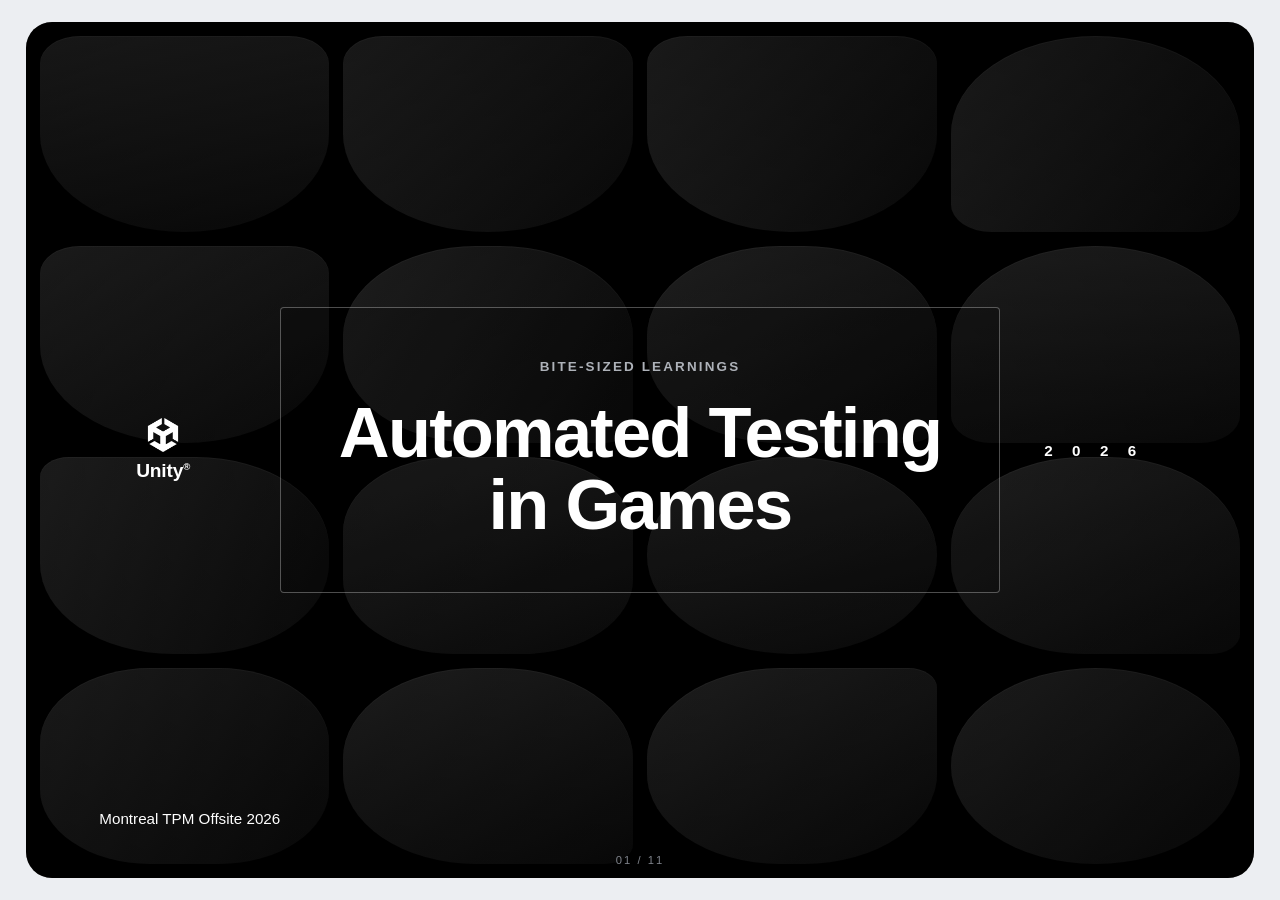
==== presentation.html @ 1ec6a11c "Automated Testing in Games — TPM offsite deck" ====
<!DOCTYPE html>
<html lang="en">
<head>
<meta charset="UTF-8">
<meta name="viewport" content="width=device-width, initial-scale=1.0">
<title>Automated Testing in Games — Montreal TPM Offsite 2026</title>
<link rel="stylesheet" href="styles.css">
</head>
<body>
<div class="stage" id="stage" data-mode="cover">

  <div class="bg" id="bg"></div>
  <div class="bg-veil"></div>

  <div class="frame-head">
    <img class="logo" src="unity-logo.png" alt="Unity">
    <span class="ev">Montreal TPM Offsite 2026</span>
  </div>
  <div class="frame-foot">Unity<sup>®</sup></div>
  <div class="pager" id="pager">01 / 13</div>

  <div class="deck" id="deck">

    <!--COVER -->
    <section class="slide cover" data-type="cover">
      <div class="cover-logo">
        <img class="logo" style="width:34px;height:34px" src="unity-logo.png" alt="Unity">
        <span class="wm">Unity<sup>®</sup></span>
      </div>
      <div class="cover-frame">
        <div class="r d1 eyebrow" style="text-align:center"> bite-sized learnings</div>
        <h1 class="r d2">Automated Testing<br>in Games</h1>
      </div>
      <div class="year">2 0 2 6</div>
      <div class="cover-ev">Montreal TPM Offsite 2026</div>
    </section>

    <!-- WHY THIS -->
    <section class="slide" data-type="content">
      <div class="r d1 eyebrow">First — <b>why this matters</b></div>
      <h2 class="r d2">Studios trust us inside their code.</h2>
      <p class="r d3 lead" style="margin-top:0;max-width:66ch">USP co-develops features inside studios' games, and verifies engine features in real productions. We're handed other people's codebases and in both, our value rests on one thing: <strong>shipping changes that work, without breaking what already worked.</strong></p>
    </section>

    <!-- THE PAIN -->
    <section class="slide" data-type="content">
      <div class="r d1 eyebrow"><b>The Pain</b></div>
      <div class="cols">
        <div class="stack">
          <h2 class="r d2">It worked when we handed it off.</h2>
          <p class="r d3 lead" style="margin-top:0">Picture a co-dev engagement. We ship a change that looks clean, and everyone moves on.</p>
          <div class="r d4 note">The fear isn't the feature we shipped. It's the <strong>regression</strong>: the existing system that quietly broke, in a corner nobody replayed.</div>
        </div>
        <div class="stack">
          <div class="r d3 box hi">
            <div class="h">The scenario</div>
            <div class="p">Embedded in a studio's codebase, we ship what looks like a clean change. The only safety net that it didn't break anything is <strong>replaying it by hand.</strong></div>
          </div>
          <div class="r d4 box hi">
            <div class="h">The regression</div>
            <div class="p">Days before the studio's milestone, they hit it: our change quietly broke an existing system. <strong>It worked when we left it.</strong></div>
          </div>
          <div class="r d5 box">
            <div class="h">The real cost</div>
            <div class="p">Found late, on their timeline, with our name on it.</div>
          </div>
        </div>
      </div>
    </section>

    <!-- THE PROBLEM -->
    <section class="slide" data-type="content">
      <div class="r d1 eyebrow"><b>The Problem</b></div>
      <div class="cols">
        <div class="stack">
          <h2 class="r d2">The regression surface only grows</h2>
          <ul class="arr">
            <li class="r d3"><div>Every feature we add to a project is <strong>one more thing that can silently break</strong> ,  and it stays breakable for the rest of the engagement.</div></li>
            <li class="r d4"><div>Re-checking it all <strong>by hand, every change</strong>, scales linearly: more surface → more hours → more chances to miss something.</div></li>
            <li class="r d5"><div>The bottleneck lands on the <strong>milestone</strong>, exactly when no one can afford to slip.</div></li>
          </ul>
        </div>
        <div class="r d3">
          <div class="wall" id="wall"></div>
          <div class="legend"><span>Each block = something that must be re-verified by hand, every time the project changes →</span></div>
        </div>
      </div>
    </section>

    <!-- THE SOLUTION -->
    <section class="slide" data-type="content" style="align-items:center;text-align:center">
      <div class="r d1 eyebrow"><b>The Solution</b></div>
      <h1 class="r d2" style="font-size:clamp(2.1rem,4.8vw,3.8rem)">It's just code that tests your code.</h1>
      <p class="r d3 lead" style="margin-left:auto;margin-right:auto"><strong>Bots</strong> that run thousands of checks in <strong>milliseconds</strong>, automatically, every time someone pushes a change.</p>
      <div class="r d4" style="display:flex;gap:.6rem;margin-top:1.8rem;flex-wrap:wrap;justify-content:center">
        <span class="chip">No human in the loop</span>
        <span class="chip">Runs on every change</span>
        <span class="chip">Same checks, every release, forever</span>
      </div>
    </section>

    <!-- THE SCOPE -->
    <section class="slide" data-type="content">
      <div class="r d1 eyebrow"><b>The Scope</b></div>
      <h2 class="r d2">Here's the thing: we often don't even have QA.</h2>
      <p class="r d3 lead" style="margin-top:0;max-width:70ch">Co-dev rarely comes with a dedicated QA team. When we lean on the studio's, they're stretched across their whole game, and our changes wait in the queue.</p>
      <div class="two" style="margin-top:1.1rem">
        <div class="r d4 box hi">
          <div class="h">So the bots are the safety net: always on, nobody to ask</div>
          <span class="chip">Does it still build?</span>
          <span class="chip">Does the feature still return the right result?</span>
          <span class="chip">Did our change break an existing system?</span>
          <span class="chip">Does the scene still load?</span>
        </div>
        <div class="r d4 box hi">
          <div class="h">Humans still do the judgment</div>
          <span class="chip">Is this the right approach for their architecture?</span>
          <span class="chip">Does the integration <em>fit</em> the studio?</span>
          <span class="chip">Is the design sound?</span>
          <span class="chip">Is the studio happy?</span>
        </div>
      </div>
      <div class="r d5 note">So automation isn't replacing testers we don't have, it's the systematic check that runs on <strong>every change.</div>
    </section>

    <!-- THE TOOLBOX -->
    <section class="slide" data-type="content">
      <div class="r d1 eyebrow"><b>The Toolbox</b> · the kinds of tests, in Unity terms</div>
      <h2 class="r d2" style="margin-bottom:1.1rem">Three layers, from fast to real</h2>
      <div class="cols">
        <div class="r d2">
          <div class="pyr">
            <div class="tier t1 r d3">End-to-end / Smoke <span class="sub">a few · on real hardware · slowest</span></div>
            <div class="tier t2 r d4">Integration · Play Mode <span class="sub">dozens · loads a scene, simulates frames</span></div>
            <div class="tier t3 r d5">Unit · Edit Mode <span class="sub">hundreds · pure logic, no game running · fastest</span></div>
          </div>
          <div class="r d5 legend" style="justify-content:center"><span>↑ more realistic &amp; slower &nbsp;·&nbsp; ↓ faster &amp; cheaper, run far more</span></div>
          <div class="r d5 note" style="margin-top:1.1rem">Rule of thumb: <strong>many</strong> fast unit tests, <strong>fewer</strong> integration, <strong>a handful</strong> of end-to-end.</div>
        </div>
        <div class="stack">
          <div class="r d3 box hi">
            <div class="h">Unit · Edit Mode</div>
            <div class="p">Checks one piece of logic on its own:  no scene, no game running. Milliseconds each, so you run hundreds.</div>
            <div class="ex">damageFor(lvl:10, crit:true) == 250 <span class="ok">✓ 2 ms</span> <span class="c">// just the math</span></div>
          </div>
          <div class="r d4 box hi">
            <div class="h">Integration · Play Mode</div>
            <div class="p">Loads a real scene and simulates frames: checks the pieces work <em>together.</em></div>
            <div class="ex">load Level → simulate jump →<br><span class="ok">assert</span> player lands, HUD updates</div>
          </div>
          <div class="r d5 box hi">
            <div class="h">End-to-end / Smoke (BVT)</div>
            <div class="p">Runs the actual build on real hardware: does it boot and survive?</div>
            <div class="ex">build boots → loads main scene <span class="no">✗ crash</span> <span class="c">// the handoff regression</span></div>
          </div>
        </div>
      </div>
    </section>

    <!-- PERFORMANCE & MEMORY -->
    <section class="slide" data-type="content">
      <div class="r d1 eyebrow">And the one we live in — <b>Performance &amp; memory</b></div>
      <div class="cols">
        <div class="stack">
          <h2 class="r d2" style="margin-bottom:1rem">A slowdown should fail the build, like any bug.</h2>
          <p class="r d3 lead" style="margin-top:0">We spend our days profiling and optimizing,  but the gains quietly erode. The next change adds a few milliseconds; by the next milestone the win is gone.</p>
          <div class="r d4 ex">measure("Town") → avgFrame ≤ 16.6 ms <span class="c">// else fail CI</span></div>
          <div class="r d5 note">Set budgets, frame time, memory, draw calls, and let CI check every change. It turns optimization from a recurring firefight into a <strong>ratchet that only moves one way.</strong></div>
        </div>
        <div class="stack">
          <div class="r d3 perf">
            <div class="row head"><div>Metric</div><div class="b">Budget</div><div class="v">This change</div></div>
            <div class="row fail"><div class="m">Frame time (avg)</div><div class="b">≤ 16.6 ms</div><div class="v">19.2 ms ✗</div></div>
            <div class="row"><div class="m">Memory</div><div class="b">≤ 600 MB</div><div class="v">540 MB ✓</div></div>
            <div class="row"><div class="m">Draw calls</div><div class="b">≤ 1,500</div><div class="v">1,210 ✓</div></div>
          </div>
          <div class="r d4 note">One change pushed frame time over budget, flagged on the PR automatically, before it ever merged.</div>
        </div>
      </div>
    </section>

    <!-- CI PIPELINE -->
    <section class="slide" data-type="content">
      <div class="r d1 eyebrow">What “you know in 5 minutes” looks like</div>
      <h2 class="r d2">Continuous Integration, in one picture</h2>
      <div class="pipe">
        <div class="node"><span class="t">Dev commits</span><span class="s">hits “save”</span></div>
        <span class="arrow">→</span>
        <div class="node"><span class="t">✓ Edit Mode</span><span class="s">logic · seconds</span></div>
        <span class="arrow">→</span>
        <div class="node"><span class="t">✓ Play Mode</span><span class="s">scene works</span></div>
        <span class="arrow">→</span>
        <div class="node fail"><span class="t">✗ Device smoke</span><span class="s">crash on target</span></div>
        <span class="arrow">→</span>
        <div class="node"><span class="t">🔔 Dev pinged</span><span class="s">~5 min later</span></div>
      </div>
      <div class="r d4" style="display:flex;gap:.8rem;margin-top:1.8rem;flex-wrap:wrap">
        <span class="chip" style="background:#fff;color:#000;border-color:#fff;font-weight:700">Caught here = minutes to fix, dev still has the context</span>
        <span class="chip">Caught at the milestone = days + a context-switch back</span>
      </div>
      <div class="r d5 note">That handoff regression? Caught here, in ~5 minutes, by a bot, before it ever reached the studio.</div>
    </section>

    <!-- RECAP -->
    <section class="slide" data-type="content">
      <div class="r d1 eyebrow"><b>Recap</b></div>
      <h2 class="r d2">The five-minute version</h2>
      <ul class="arr" style="max-width:90ch">
        <li class="r d3"><div>Our job is to ship changes that <strong>don't break what already worked.</strong></div></li>
        <li class="r d3"><div>Manual re-checking doesn't scale — <strong>automated tests run on every change</strong>, our safety net even when there's no QA.</div></li>
        <li class="r d4"><div>Layers: fast <strong>unit (Edit Mode)</strong>, some <strong>integration (Play Mode)</strong>, a few <strong>smoke</strong> — plus <strong>performance budgets</strong> that fail the build on a regression.</div></li>
        <li class="r d4"><div>The payoff: <strong>predictable milestones, trust with the studio, cost that crosses over.</strong></div></li>
      </ul>
      <div class="r d5 box inv" style="margin-top:1.5rem">
        <div class="p">Start small with <strong>one smoke test.</strong> The whole idea: <strong>predictable work now, instead of firefighting later.</strong></div>
      </div>
    </section>

    <!-- 13 · CLOSING -->
    <section class="slide closing" data-type="closing">
      <div class="cover-logo">
        <img class="logo" style="width:34px;height:34px" src="unity-logo.png" alt="Unity">
        <span class="wm">Unity<sup>®</sup></span>
      </div>
      <div style="position:relative;z-index:5">
        <h1 class="r d2 quote">Thank you</h1>
      </div>
      <div class="year">2 0 2 6</div>
      <div class="names"><span style="font-weight:700">Jerry Medeiros</span><span style="color:#aeb2b9">Senior Engineering Manager</span></div>
    </section>

  </div>
</div>


<script src="app.js"></script>
</body>
</html>
---- styles.css ----
:root{
  --page:#eceef2;            /* light border around the panel */
  --panel:#000;              /* the slide */
  --ink:#fff;
  --muted:#aeb2b9;
  --muted2:#7f838b;
  --line:rgba(255,255,255,.16);
  --line2:rgba(255,255,255,.30);
  --fill:rgba(255,255,255,.04);
  --font:'Inter','Helvetica Neue',Helvetica,Arial,system-ui,-apple-system,sans-serif;
  --mono:'SF Mono',ui-monospace,Menlo,Consolas,monospace;
}
*{margin:0;padding:0;box-sizing:border-box}
html,body{height:100%}
body{background:var(--page);font-family:var(--font);overflow:hidden;-webkit-font-smoothing:antialiased}
body.hideaids .timer,body.hideaids .pager,body.hideaids .hint{display:none!important}

/* the black panel */
.stage{position:fixed;top:2.4vh;bottom:2.4vh;left:2vw;right:2vw;background:var(--panel);border-radius:26px;overflow:hidden;color:var(--ink)}

/* decorative squircle grid (cover / closing) */
.bg{position:absolute;inset:0;display:none;grid-template-columns:repeat(4,1fr);grid-auto-rows:1fr;gap:14px;padding:14px}
.stage[data-mode="cover"] .bg,.stage[data-mode="closing"] .bg{display:grid}
.bg .tile{background:linear-gradient(155deg,#262626,#0d0d0d);box-shadow:inset 0 1px 0 rgba(255,255,255,.05)}
.bg-veil{position:absolute;inset:0;display:none;background:radial-gradient(120% 90% at 50% 50%,rgba(0,0,0,.15),rgba(0,0,0,.55))}
.stage[data-mode="cover"] .bg-veil,.stage[data-mode="closing"] .bg-veil{display:block}

/* ---------- deck mechanics ---------- */
.deck{position:absolute;inset:0}
.slide{position:absolute;inset:0;display:flex;flex-direction:column;justify-content:center;padding:10.5% 6% 9%;opacity:0;transform:translateX(70px) scale(.985);pointer-events:none;transition:opacity .5s ease,transform .62s cubic-bezier(.16,1,.3,1)}
.slide.active{opacity:1;transform:none;pointer-events:auto}
.slide.past{transform:translateX(-70px) scale(.985)}
.slide.cover,.slide.closing{padding:0;align-items:center;justify-content:center;text-align:center}
/* .r elements are hidden during their entrance by each animation's backwards-fill (both),
   not a permanent opacity:0 — so if an animation is ever skipped, content still shows. */
.slide.active .d1{animation:rise .5s .04s both}
.slide.active .d2{animation:rise .5s .14s both}
.slide.active .d3{animation:rise .5s .26s both}
.slide.active .d4{animation:rise .5s .38s both}
.slide.active .d5{animation:rise .5s .50s both}
@keyframes rise{from{opacity:0;transform:translateY(18px);filter:blur(6px)}to{opacity:1;transform:none;filter:blur(0)}}

/* ----- motion / swizzle ----- */
/* eyebrow accent line draws in */
@keyframes lineGrow{from{width:0;opacity:0}to{width:46px;opacity:1}}
.slide.active .eyebrow::after{animation:lineGrow .7s .32s both}
/* CI pipeline builds left-to-right */
.slide.active .pipe > *{animation:rise .5s both}
.slide.active .pipe > *:nth-child(1){animation-delay:.20s}
.slide.active .pipe > *:nth-child(2){animation-delay:.30s}
.slide.active .pipe > *:nth-child(3){animation-delay:.40s}
.slide.active .pipe > *:nth-child(4){animation-delay:.50s}
.slide.active .pipe > *:nth-child(5){animation-delay:.60s}
.slide.active .pipe > *:nth-child(6){animation-delay:.70s}
.slide.active .pipe > *:nth-child(7){animation-delay:.80s}
.slide.active .pipe > *:nth-child(8){animation-delay:.90s}
.slide.active .pipe > *:nth-child(9){animation-delay:1.0s}
/* the failing node gives one quiet pulse to draw the eye */
.slide.active .node.fail{animation:rise .5s .6s both, failPulse 1.6s 1.4s ease-in-out}
@keyframes failPulse{0%,100%{box-shadow:0 0 0 0 rgba(255,255,255,0)}50%{box-shadow:0 0 0 6px rgba(255,255,255,.16)}}
/* cover/closing: frame scales in, background gently breathes, tiles fade up */
@keyframes frameIn{from{transform:scale(.95)}to{transform:none}}
.slide.cover.active .cover-frame{animation:frameIn .9s .05s both}
@keyframes breathe{0%,100%{transform:scale(1)}50%{transform:scale(1.018)}}
.stage[data-mode="cover"] .bg,.stage[data-mode="closing"] .bg{animation:breathe 22s ease-in-out infinite}
@keyframes tileIn{from{opacity:0;transform:scale(.92)}to{opacity:1;transform:none}}
.stage[data-mode="cover"] .tile,.stage[data-mode="closing"] .tile{animation:tileIn .8s both}
/* respect reduced-motion */
@media (prefers-reduced-motion:reduce){
  *{animation-duration:.001ms!important;animation-delay:0s!important;animation-iteration-count:1!important}
  .slide{transition:opacity .25s ease!important}
  .slide,.slide.past{transform:none!important}
}

/* ---------- typography ---------- */
.eyebrow{font-size:.84rem;font-weight:700;letter-spacing:.16em;text-transform:uppercase;color:var(--muted);margin-bottom:1.4rem}
.eyebrow b{color:#fff}
h1{font-size:clamp(2.4rem,5.5vw,4.6rem);line-height:1.02;font-weight:800;letter-spacing:-.025em;color:#fff}
h2{font-size:clamp(2rem,4.1vw,3.2rem);line-height:1.06;font-weight:800;letter-spacing:-.02em;color:#fff;margin-bottom:1.8rem}
.lead{font-size:clamp(1.1rem,1.75vw,1.55rem);color:var(--muted);max-width:62ch;line-height:1.6;margin-top:1.1rem}
strong{color:#fff;font-weight:700}
em{font-style:italic;color:#e7e8ea}
.wht{color:#fff;font-weight:700}

/* ---------- layout ---------- */
.cols{display:grid;grid-template-columns:1fr 1fr;gap:3.2vw;align-items:center}
.stack{display:flex;flex-direction:column;gap:1.1rem}

/* outlined content box (the brand's framed list) */
.box{border:1px solid var(--line);background:var(--fill);border-radius:14px;padding:1.4rem 1.6rem}
.box .h{font-weight:800;font-size:1.24rem;margin-bottom:.55rem;display:flex;align-items:center;gap:.55rem;color:#fff}
.box .p{color:var(--muted);line-height:1.55;font-size:1.08rem}
.box.hi{border-color:var(--line2)}
.box.inv{background:#fff;border-color:#fff}
.box.inv .h,.box.inv .p,.box.inv strong{color:#000}

/* arrow bullets */
ul.arr{list-style:none;display:flex;flex-direction:column;gap:1.25rem}
ul.arr li{display:flex;gap:.9rem;align-items:flex-start;font-size:1.24rem;line-height:1.5;color:#e7e8ea}
ul.arr li::before{content:"→";color:#fff;font-weight:700;flex:none;margin-top:1px}

.chip{display:inline-block;border:1px solid var(--line2);border-radius:6px;padding:.52rem .9rem;font-size:1rem;color:#cccfd4;margin:.45rem .45rem 0 0}
.note{margin-top:1.4rem;color:var(--muted);font-size:1.04rem;border-left:2px solid var(--line2);padding-left:1rem;line-height:1.55}
.ex{font-family:var(--mono);font-size:.94rem;background:rgba(255,255,255,.06);border:1px solid var(--line);border-radius:7px;padding:.65rem .8rem;color:#d8dade;margin-top:.7rem;line-height:1.55}
.ex .ok,.ex .no{color:#fff;font-weight:700} .ex .c{color:var(--muted2)}

/* ---------- frame chrome (content slides) ---------- */
.frame-head,.frame-foot{position:absolute;display:none;align-items:center;z-index:6}
.stage[data-mode="content"] .frame-head,.stage[data-mode="content"] .frame-foot{display:flex}
.frame-head{top:5.4%;left:6.5%;gap:.6rem}
.frame-head .ev{font-size:.86rem;font-weight:700;color:#fff;letter-spacing:.01em}
.frame-foot{bottom:5.4%;right:6.5%;font-weight:800;font-size:1.1rem;color:#fff;letter-spacing:-.01em}
.frame-foot sup{font-size:.5em;font-weight:700;top:-.7em}
.logo{width:24px;height:24px;flex:none;object-fit:contain;display:block;filter:brightness(0) invert(1)}

/* cover / closing chrome */
.cover-logo{position:absolute;left:9%;top:50%;transform:translateY(-50%);display:flex;flex-direction:column;align-items:center;gap:.5rem;z-index:6}
.cover-logo .wm{font-weight:800;font-size:1.2rem;color:#fff;letter-spacing:-.01em}
.cover-logo .wm sup{font-size:.5em;top:-.7em}
.year{position:absolute;right:9%;top:50%;transform:translateY(-50%);font-size:.95rem;letter-spacing:.5em;color:#fff;font-weight:600;z-index:6}
.cover-ev{position:absolute;left:6%;bottom:6%;font-size:.95rem;color:#fff;font-weight:500;z-index:6}
.names{position:absolute;left:6%;bottom:7%;display:flex;flex-direction:column;gap:.9rem;z-index:6}
.names span{font-size:1.05rem;color:#fff}

.cover-frame{border:1px solid var(--line2);border-radius:4px;padding:3.2rem 3.6rem;max-width:74%;position:relative;z-index:5;background:rgba(0,0,0,.18)}

/* ---------- presenter aids ---------- */
.pager{position:absolute;left:50%;bottom:1.4%;transform:translateX(-50%);font-size:.7rem;letter-spacing:.18em;color:var(--muted2);font-variant-numeric:tabular-nums;z-index:7}
.timer{position:fixed;top:.7vh;right:2.2vw;z-index:30;display:flex;align-items:center;gap:.5rem;background:#111;border:1px solid var(--line2);border-radius:6px;padding:.34rem .65rem;font-size:.76rem;color:var(--muted);font-variant-numeric:tabular-nums;cursor:pointer;user-select:none;letter-spacing:.03em}
.timer:hover{border-color:#fff}
.timer b{color:#fff;font-weight:700}
.timer.run b{color:#fff} .timer.over b{color:#fff;text-decoration:underline}
.dot{width:7px;height:7px;border-radius:99px;background:var(--muted2)}
.timer.run .dot{background:#fff;animation:pulse 1.4s infinite}
@keyframes pulse{0%,100%{opacity:1}50%{opacity:.2}}
.hint{position:fixed;bottom:.4vh;left:50%;transform:translateX(-50%);font-size:.64rem;color:#b9bdc4;letter-spacing:.1em;text-transform:uppercase;z-index:30}

/* ---------- bespoke visuals (monochrome) ---------- */
.wall{display:flex;align-items:flex-end;gap:16px;height:235px}
.wall .col{display:flex;flex-direction:column-reverse;gap:5px;align-items:center}
.wall .col span{font-size:.72rem;color:var(--muted);margin-top:.5rem;letter-spacing:.03em}
.person{width:24px;height:13px;border-radius:3px;background:linear-gradient(180deg,#34343a,#15151a)}
.slide.active .person{animation:pop .38s both}
@keyframes pop{from{transform:scaleY(0);opacity:0}to{transform:scaleY(1);opacity:1}}

.legend{display:flex;gap:1.4rem;margin-top:1.1rem;font-size:.98rem;color:var(--muted);flex-wrap:wrap}

.pipe{display:flex;align-items:center;gap:0;flex-wrap:wrap}
.node{border:1px solid var(--line2);background:var(--fill);border-radius:8px;padding:.95rem 1.1rem;display:flex;flex-direction:column;gap:.25rem;min-width:132px}
.node .t{font-weight:700;font-size:1.06rem;color:#fff} .node .s{font-size:.88rem;color:var(--muted)}
.node.fail{background:#fff;border-color:#fff} .node.fail .t,.node.fail .s{color:#000}
.arrow{color:var(--muted2);font-size:1.25rem;padding:0 .4rem}

/* perf budget table */
.perf{width:100%;border:1px solid var(--line2);border-radius:12px;overflow:hidden}
.perf .row{display:grid;grid-template-columns:1.5fr 1fr 1fr;align-items:center}
.perf .row + .row{border-top:1px solid var(--line)}
.perf .row > div{padding:.85rem 1.1rem;font-size:1.05rem;font-variant-numeric:tabular-nums}
.perf .row.head > div{font-size:.76rem;letter-spacing:.08em;text-transform:uppercase;color:var(--muted);font-variant-numeric:normal}
.perf .m{color:#fff;font-weight:600}
.perf .b{color:var(--muted)}
.perf .v{color:#fff;font-weight:600;text-align:right}
.perf .row.fail{background:#fff}
.perf .row.fail .m,.perf .row.fail .b,.perf .row.fail .v{color:#000}

.two{display:grid;grid-template-columns:1fr 1fr;gap:1.6rem}

.pyr{display:flex;flex-direction:column;align-items:center;gap:11px}
.tier{border-radius:8px;padding:1rem 1.1rem;text-align:center;display:flex;flex-direction:column;gap:.12rem;font-weight:800;font-size:1.1rem;letter-spacing:.01em}
.tier .sub{font-size:.82rem;font-weight:600;opacity:.78;letter-spacing:0}
.tier.t1{width:48%;background:transparent;border:1px solid var(--line2);color:#fff}
.tier.t2{width:73%;background:#73767d;color:#fff}
.tier.t3{width:100%;background:#fff;color:#000}

.cta-num{width:46px;height:46px;border-radius:9px;display:grid;place-items:center;font-weight:800;background:#fff;color:#000;font-size:1.3rem;flex:none}
.quote{font-size:clamp(2.4rem,6vw,4.6rem);font-weight:800;line-height:1.04;letter-spacing:-.025em;color:#fff}
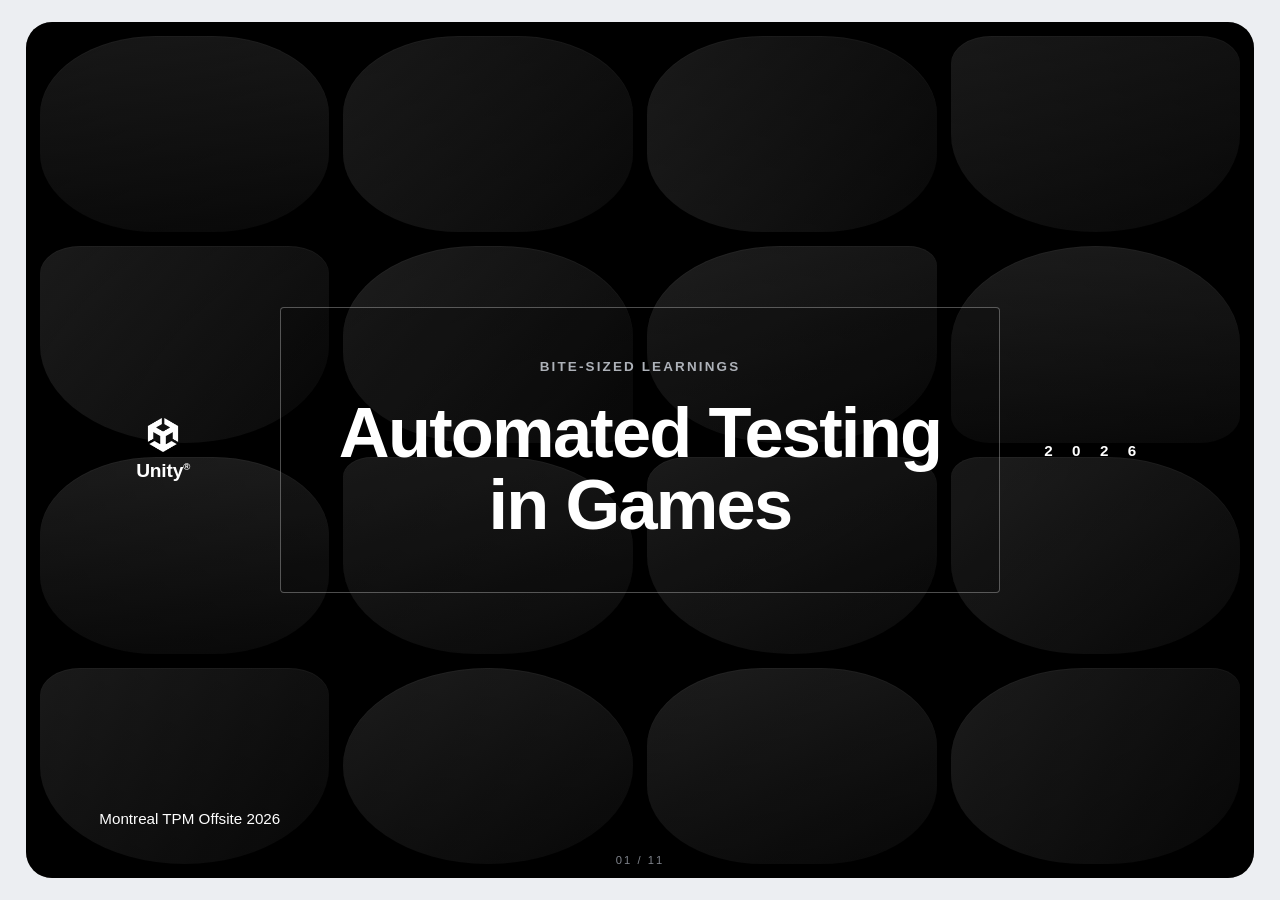
==== commit b7e9c1ac: "few content adjustments" ====
--- a/presentation.html
+++ b/presentation.html
@@ -130,12 +130,12 @@
       <div class="cols">
         <div class="r d2">
           <div class="pyr">
-            <div class="tier t1 r d3">End-to-end / Smoke <span class="sub">a few · on real hardware · slowest</span></div>
+            <div class="tier t1 r d3">End-to-end <span class="sub">a few · complex user journeys · slowest</span></div>
             <div class="tier t2 r d4">Integration · Play Mode <span class="sub">dozens · loads a scene, simulates frames</span></div>
             <div class="tier t3 r d5">Unit · Edit Mode <span class="sub">hundreds · pure logic, no game running · fastest</span></div>
           </div>
           <div class="r d5 legend" style="justify-content:center"><span>↑ more realistic &amp; slower &nbsp;·&nbsp; ↓ faster &amp; cheaper, run far more</span></div>
-          <div class="r d5 note" style="margin-top:1.1rem">Rule of thumb: <strong>many</strong> fast unit tests, <strong>fewer</strong> integration, <strong>a handful</strong> of end-to-end.</div>
+          <div class="r d5 note" style="margin-top:1.1rem">Rule of thumb: <strong>many</strong> unit, <strong>fewer</strong> integration, <strong>a few</strong> end-to-end. Start with a <em>smoke test</em> — the simplest E2E: does it boot.</div>
         </div>
         <div class="stack">
           <div class="r d3 box hi">
@@ -149,9 +149,9 @@
             <div class="ex">load Level → simulate jump →<br><span class="ok">assert</span> player lands, HUD updates</div>
           </div>
           <div class="r d5 box hi">
-            <div class="h">End-to-end / Smoke (BVT)</div>
-            <div class="p">Runs the actual build on real hardware: does it boot and survive?</div>
-            <div class="ex">build boots → loads main scene <span class="no">✗ crash</span> <span class="c">// the handoff regression</span></div>
+            <div class="h">End-to-end (E2E)</div>
+            <div class="p">Drives a <em>complex user journey</em> through the running game — many systems at once, like a real player.</div>
+            <div class="ex">launch → play → save → reload → resume <span class="no">✗</span> <span class="c">// broke</span></div>
           </div>
         </div>
       </div>
@@ -208,7 +208,7 @@
       <ul class="arr" style="max-width:90ch">
         <li class="r d3"><div>Our job is to ship changes that <strong>don't break what already worked.</strong></div></li>
         <li class="r d3"><div>Manual re-checking doesn't scale — <strong>automated tests run on every change</strong>, our safety net even when there's no QA.</div></li>
-        <li class="r d4"><div>Layers: fast <strong>unit (Edit Mode)</strong>, some <strong>integration (Play Mode)</strong>, a few <strong>smoke</strong> — plus <strong>performance budgets</strong> that fail the build on a regression.</div></li>
+        <li class="r d4"><div>Layers: fast <strong>unit (Edit Mode)</strong>, some <strong>integration (Play Mode)</strong>, a few <strong>end-to-end</strong> — plus <strong>performance budgets</strong> that fail the build on a regression.</div></li>
         <li class="r d4"><div>The payoff: <strong>predictable milestones, trust with the studio, cost that crosses over.</strong></div></li>
       </ul>
       <div class="r d5 box inv" style="margin-top:1.5rem">
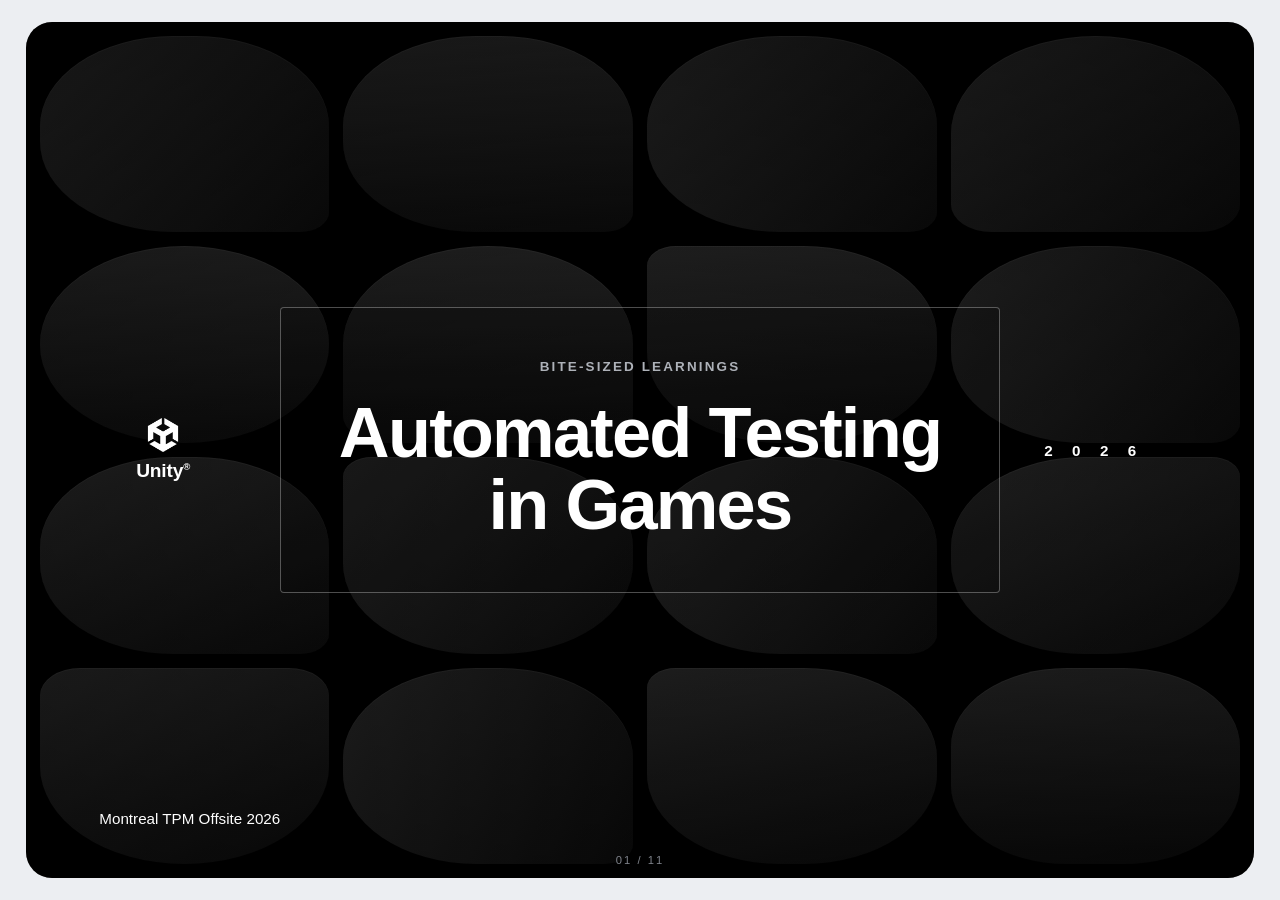
==== commit 00fb834d: "minor adjustment on content" ====
--- a/presentation.html
+++ b/presentation.html
@@ -204,7 +204,7 @@
     <!-- RECAP -->
     <section class="slide" data-type="content">
       <div class="r d1 eyebrow"><b>Recap</b></div>
-      <h2 class="r d2">The five-minute version</h2>
+      <h2 class="r d2">The five-second version</h2>
       <ul class="arr" style="max-width:90ch">
         <li class="r d3"><div>Our job is to ship changes that <strong>don't break what already worked.</strong></div></li>
         <li class="r d3"><div>Manual re-checking doesn't scale — <strong>automated tests run on every change</strong>, our safety net even when there's no QA.</div></li>
